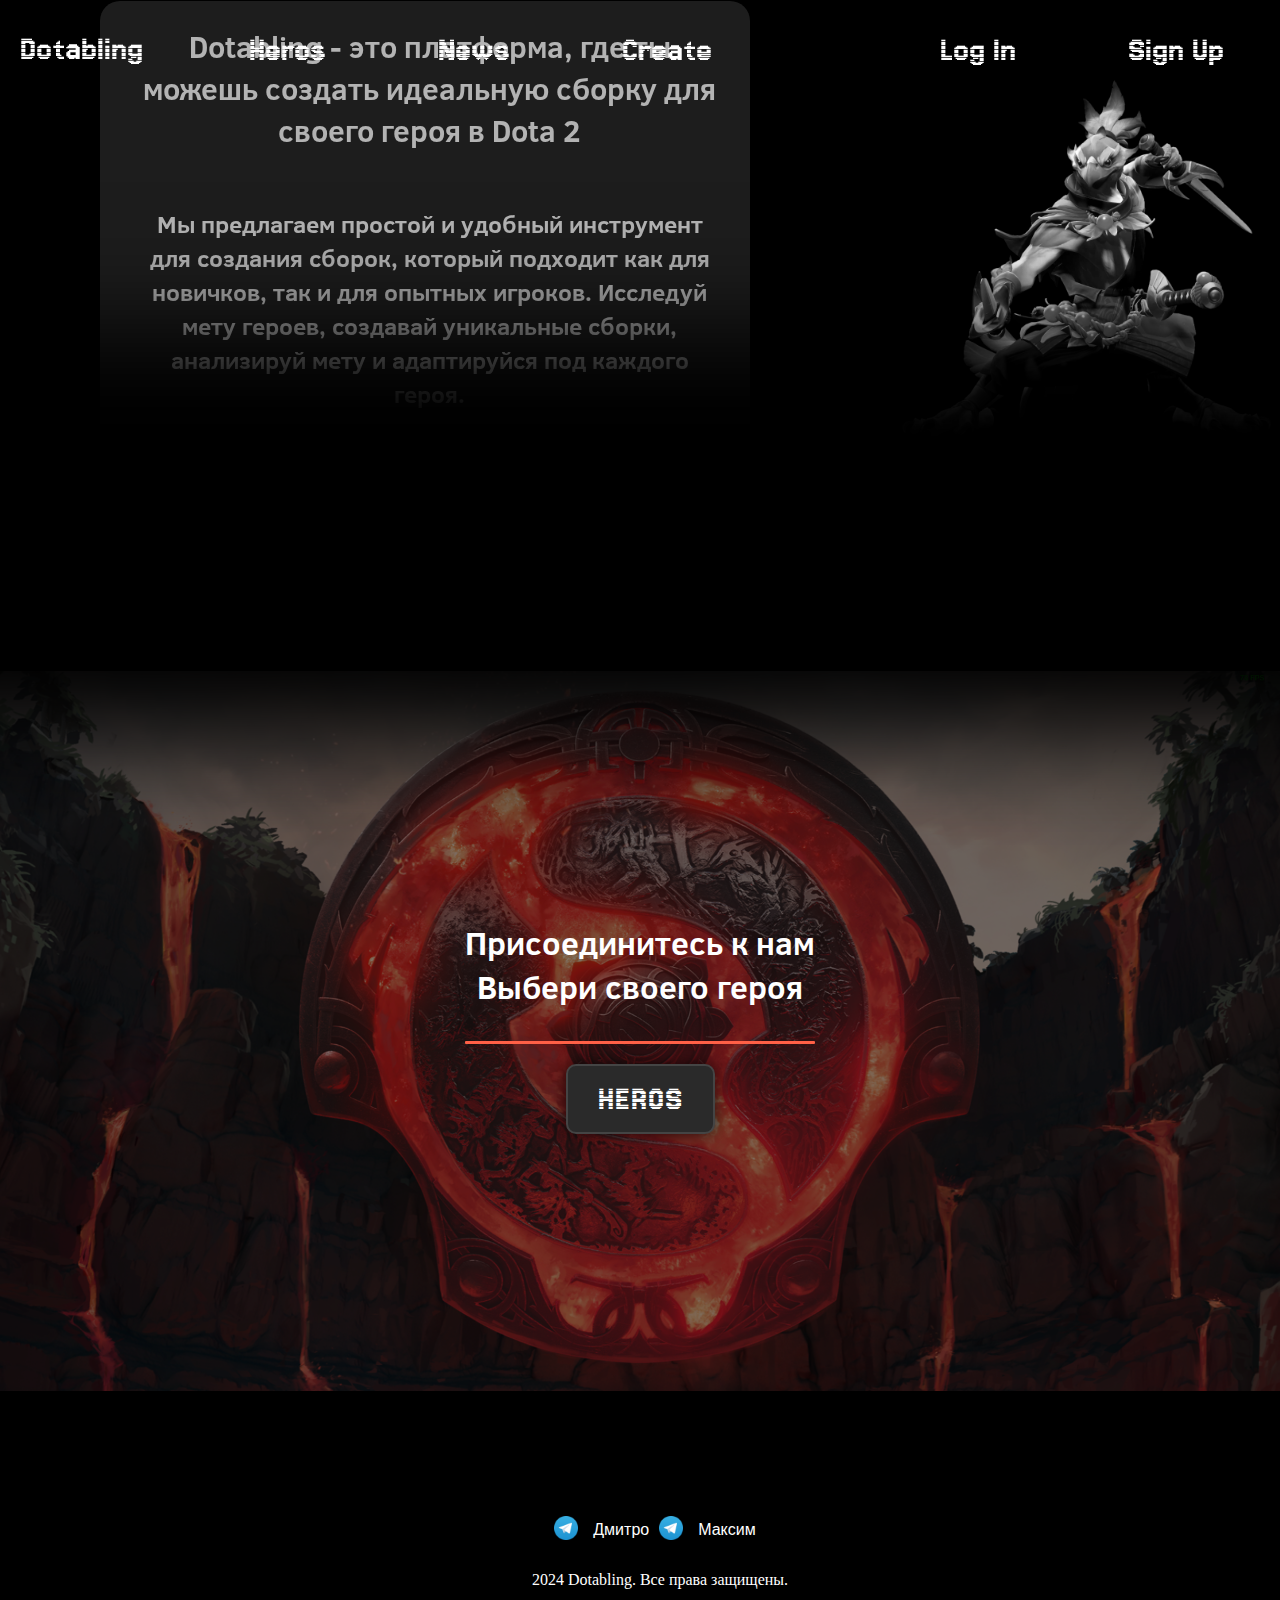
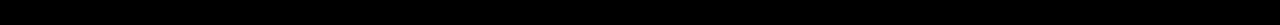
==== index.html @ 7f3bfc94 "Структура сайта" ====
<!DOCTYPE html>
<html lang="en">
<head>
    <meta charset="UTF-8">
    <meta http-equiv="X-UA-Compatible" content="IE=edge">
    <meta name="viewport" content="width=device-width, initial-scale=1.0">
    <link rel="stylesheet" href="styles.css">
    <title>Dotabling</title>
</head>
<body>
<header class="top-navigation">
<div class="container-main">
    <nav class="nav-container">
        <ul class="main-menu">
            <li class="list-main"><a class="logo_link" href="#">Dotabling</a></li>
            <li class="list-main"><button class="button">Heros</button></li>
            <li class="list-main"><button class="button">News</button></li>
            <li class="list-main"><button class="button">Create</button></li>
        </ul>
    </nav>
    <nav class="nav-sing">
        <ul class="main-sing">
            <li class="list-main"><button class="button">Log In</button></li>
            <li class="list-main"><button class="button">Sign Up</button></li>
        </ul>
    </nav>
</div>
</header>
<div class="banner">
    <video autoplay loop muted plays-inline>
        <source src="video/video_kez.mp4" type="video/mp4">
    </video>
</div>
<div class="main-page">
    <div class="back">
        <h3>Dotabling - это платформа, где ты можешь создать идеальную сборку для своего героя в Dota 2 </h3>
        <p class="text-main">Мы предлагаем простой и удобный инструмент для создания сборок, который подходит как для новичков, так и для опытных игроков.
            Исследуй мету героев, создавай уникальные сборки, анализируй мету и адаптируйся под каждого героя.</p>
    </div>
    <div class="kez">
        <img src="photo/kez.png">
    </div>
</div>
<div class="divider"></div>
<div class="background-photo">
    <div class="overlay"></div>
    <img src="photo/background.jpg" alt="background">
    <div class="text-heros">
        <p>Присоединитесь к нам <br>Выбери своего героя</p>
        <div class="line"></div>
        <a class="button-heros" href="https://www.youtube.com/">Heros</a>
    </div>
</div>
<footer>
    <div class="info">
        <div class="info1">
            <a href="https://t.me/Dimasgrom59"><img src="photo/Telegram_logo.webp" alt="telegram"></a>
            <p>Дмитро</p>
        </div>
        <div class="info2">
            <a href="https://t.me/maxmechanic2"><img src="photo/Telegram_logo.webp" alt="telegram"></a>
            <p>Максим</p>
        </div>
    </div>
    <p>2024 Dotabling. Все права защищены.</p>
</footer>
</body>
</html>
---- styles.css ----
@font-face {
    font-family: 'Jersey 15';
    src: url('/font-family/Jersey15-Regular.ttf') format('truetype');
    font-weight: normal;
    font-style: normal;
}

@font-face {
    font-family: 'JockeyOne';
    src: url('/font-family/JockeyOne-Regular.ttf') format('truetype');
    font-weight: normal;
    font-style: normal;
}

@font-face {
    font-family: 'Fonts Online';
    src: url('/font-family/21028.ttf') format('truetype');
    font-weight: normal;
    font-style: normal;
}

body {
    margin: 0;
    padding: 0;
    background-color: #000;
    color: #fff;
    overflow-x: hidden;
    position: relative;
    min-height: 100vh;
    display: flex;
    flex-direction: column;
}

.container-main {
    display: flex; 
    justify-content: space-between; 
    align-items: center; 
    margin-left: auto;
    margin-right: auto;
    max-width: var(--max-width);
    padding-left: var(--gutter);
    padding-right: var(--gutter);
    width: 100%;
}

.nav-container {
    flex-grow: 1; 
}

.nav-sing {
    margin-left: 20px;
}

div {
    display: block;
    unicode-bidi: isolate;
}

.top-navigation {
    position: fixed; /* Зафиксированная навигация */
    top: 0;
    left: 0;
    width: 100%;
    z-index: 100;
    margin-top: 15px;

}

.button {
  color: #fff;
  font-family: "Jersey 15";
  font-size: 36px;
  font-style: normal;
  font-weight: 400;
  line-height: normal;
  flex-shrink: 0;
  list-style: none;
  outline: none;
  border: 0;
  background: transparent;
}

.main-menu {
    display: flex;
    list-style: none;
    padding: 0;
    gap: 100px;
}

.main-sing {
    margin-right: 50px
}

.main-menu:first-child {
    margin-left: 20px;
}

.main-sing {
    display: flex;
    list-style: none;
    padding: 0;
    gap: 100px;
}

.banner video {
    position: absolute; 
    right: 0;
    top: 0; 
    width: 100%;
    height: 100%;
    object-fit: cover; 
    z-index: -1;
    filter: brightness(40%);
}

@media(min-aspect-ratio: 16/9){
    .banner video {
        width: 100%;
        height: auto;
    }
}

.button:active {
    transform: scale(0.8);
    box-shadow: 0 4px 8px rgba(0, 0, 0, 0.2);
}

.logo_link {
    color: #fff;
    font-family: "Jersey 15";
    font-size: 36px;
    font-style: normal;
    font-weight: 400;
    line-height: normal;
    flex-shrink: 0;
    text-decoration: none;
}

.back {
    width: 650px;
    height: 480px;
    flex-shrink: 0;
    border-radius: 20px;
    background: #2A2A2A;
    display: flex;
    position: relative;
    margin-left: 100px;
    display: flex;
    flex-direction: column;
    opacity: 0.7;

}

h3 {
    color: white;
    font-family: "Fonts Online";
    position: relative;
    margin-top: 25px;
    margin-left: 39px;
    margin-right: 30px;
    text-align: center;
    font-size: 30px;
}

.text-main {
    color: white;
    font-family: "Fonts Online";
    position: static;
    margin-top: 25px;
    margin-left: 39px;
    margin-right: 30px;
    text-align: center;
    font-size: 24px;
}

.kez img {
    position: relative;
    filter: grayscale(100%);
    height: auto;
    width: 90%;
    margin-left: 100px;
}

.main-page {
    position: static;
    background-color: rgba(0, 0, 0, 0.5);
    z-index: 1;
    display: flex;
    justify-content: center; 
    align-items: center;
    width: 100%;
    height: auto;    
}


.divider {
    position: relative;
    width: 100%;
    height: 100px;
    background-color: rgb(0, 0, 0);
    box-shadow: 0 0 100px 150px rgb(0, 0, 0);
    z-index: 2;
}

.background-photo {
    flex-direction: column;
    position: relative;
    width: 100%;
    height: 100vh;
    background-size: cover;
    background-position: center;
    display: flex;
    justify-content: center;
    align-items: center;

}

.background-photo img {
    width: 100%;
    height: auto;
    z-index: 0;
    object-fit: cover; 
}

.text-heros{
    position: absolute;
    font-family: "Fonts Online";
    color: white;
    font-size: 2rem;
    text-align: center;
    z-index: 2;
    padding: 20px;

}
.overlay {
    position: absolute;
    top: 0;
    left: 0;
    width: 100%;
    height: 100%;
    background-color: rgba(0, 0, 0, 0.5); 
    z-index: 1;
}

footer {
    margin-top: auto; /* Позиционируем футер внизу */
    background-color: #000000;
    color: white;
    text-align: center;
    padding: 20px;
    width: 100%;
    z-index: 1; /* Если есть другие элементы, устанавливаем правильный z-index */
}
@media (max-width: 768px) {
    .main-menu {
        flex-direction: column; /* Вертикальное расположение на маленьких экранах */
        gap: 20px;
    }

    .background-photo {
        height: 50vh; /* На мобильных экранах делаем меньше высоту */
    }

    .text-heros {
        font-size: 1.5rem; /* Уменьшаем размер шрифта на мобильных устройствах */
    }
}

footer img {
    width: 16px; /* Ширина изображения */
    height: auto; /* Автоматическая высота для сохранения пропорций */
    margin: 0 auto; /* Центрируем изображение */
    display: block;
}

.line{
    width: 350px;
    height: 3px;
    min-height: 3px;
    background-color: #ff6046;
    border-radius: 1px;
}

.button-heros {
    background-color: #2a2a2a; /* Темный фон кнопки */
    color: #fff; /* Белый текст */
    border: 2px solid #444; /* Темная граница */
    border-radius: 10px; /* Закругленные углы */
    padding: 15px 30px;
    font-size: 36px; /* Размер шрифта */
    text-transform: uppercase; /* Преобразование текста в верхний регистр */
    letter-spacing: 1px; /* Немного растягиваем буквы */
    cursor: pointer;
    position: relative;
    overflow: hidden;
    box-shadow: 0 0 15px rgba(0, 0, 0, 0.7); /* Тень для объема */
    transition: all 0.3s ease; /* Плавные переходы */
    font-family: "Jersey 15", sans-serif; /* Шрифт */
    text-decoration: none; /* Убираем подчеркивание */
    margin-top: 20px; /* Отступ сверху */
    margin-bottom: 30px; /* Отступ снизу */
    display: inline-block; /* Убедитесь, что элемент отображается корректно */
    text-align: center; /* Для правильного выравнивания текста внутри кнопки */
}

.info {
    display: flex;
    justify-content: center; /* Элементы будут располагаться слева, рядом друг с другом */
    align-items: center; /* Вертикальное выравнивание по центру */
    width: 100%;
}

.info .info1, .info .info2 {
    display: flex;
    flex-direction: row; /* Горизонтальное расположение элементов внутри этих блоков */
    align-items: center; /* Вертикальное выравнивание элементов */
    gap: 10px; /* Уменьшаем промежуток между элементами */
    margin-right: 10px; /* Добавляем небольшой отступ между блоками */
}

.info1, .info2 {
    margin: 0; /* Убираем отступы между блоками */
}

.info img {
    width: 24px; /* Устанавливаем фиксированную ширину для изображений */
    height: auto;
    margin-right: 5px; /* Уменьшаем отступ справа от изображения */
}

.footer p{
    color: white;
    font-family: "Jersey 15", sans-serif;
    font-size: 16px;
    margin-top: 20px;
    text-align: center;
}

.info p {
    color: white;
    font-family: "Jersey 15", sans-serif;
    font-size: 16px;
    margin-top: 20px;
    text-align: center;
}
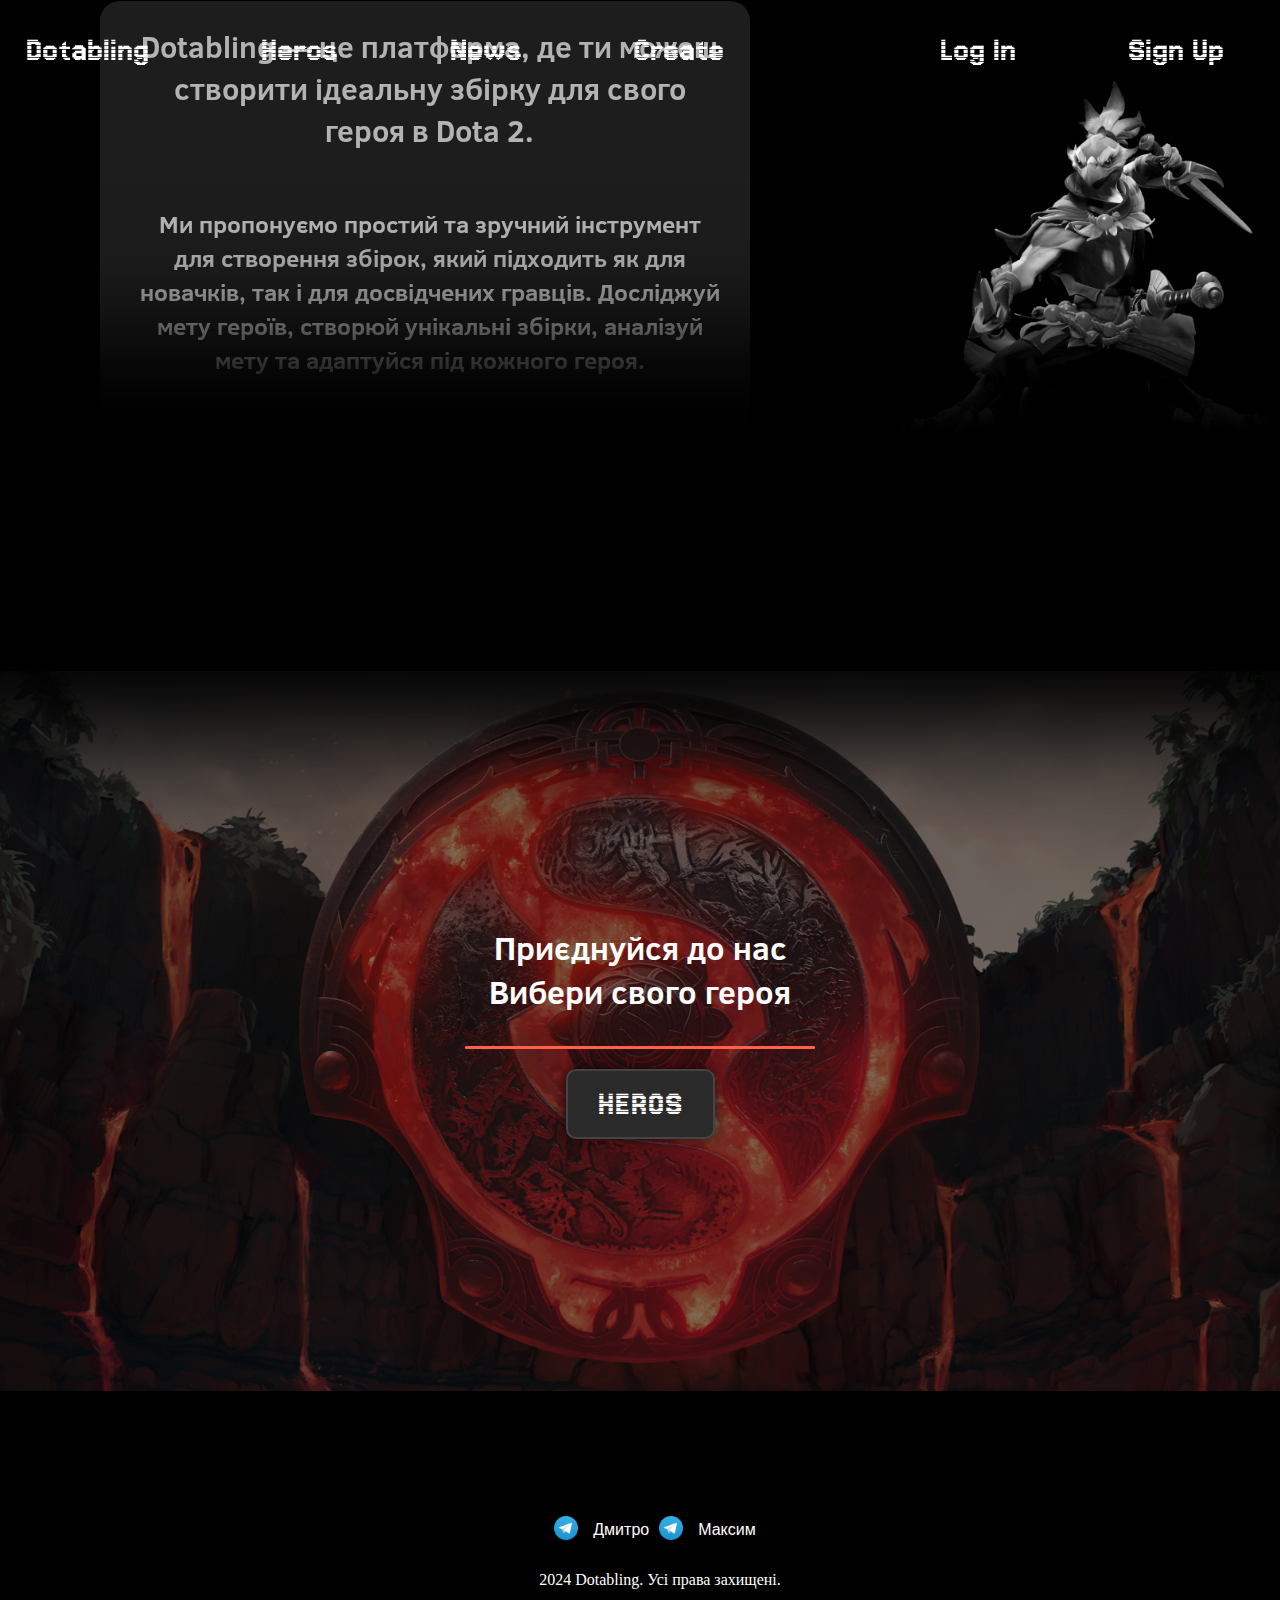
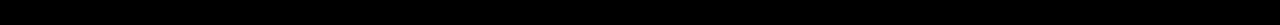
==== commit ef00206b: "нові сторінки" ====
--- a/index.html
+++ b/index.html
@@ -1,68 +1,83 @@
 <!DOCTYPE html>
 <html lang="en">
-<head>
-    <meta charset="UTF-8">
-    <meta http-equiv="X-UA-Compatible" content="IE=edge">
-    <meta name="viewport" content="width=device-width, initial-scale=1.0">
-    <link rel="stylesheet" href="styles.css">
+  <head>
+    <meta charset="UTF-8" />
+    <meta http-equiv="X-UA-Compatible" content="IE=edge" />
+    <meta name="viewport" content="width=device-width, initial-scale=1.0" />
+    <link rel="stylesheet" href="styles.css" />
     <title>Dotabling</title>
-</head>
-<body>
-<header class="top-navigation">
-<div class="container-main">
-    <nav class="nav-container">
-        <ul class="main-menu">
-            <li class="list-main"><a class="logo_link" href="#">Dotabling</a></li>
-            <li class="list-main"><button class="button">Heros</button></li>
+  </head>
+  <body>
+    <header class="top-navigation">
+      <div class="container-main">
+        <nav class="nav-container">
+          <ul class="main-menu">
+            <li class="list-main">
+              <button class="logo_link" location.href="/index.html">Dotabling</button>
+            </li>
+            <li class="list-main">
+              <button onclick="location.href='/page/heros.html'" class="button">
+                Heros
+              </button>
+            </li>
             <li class="list-main"><button class="button">News</button></li>
             <li class="list-main"><button class="button">Create</button></li>
-        </ul>
-    </nav>
-    <nav class="nav-sing">
-        <ul class="main-sing">
+          </ul>
+        </nav>
+        <nav class="nav-sing">
+          <ul class="main-sing">
             <li class="list-main"><button class="button">Log In</button></li>
             <li class="list-main"><button class="button">Sign Up</button></li>
-        </ul>
-    </nav>
-</div>
-</header>
-<div class="banner">
-    <video autoplay loop muted plays-inline>
-        <source src="video/video_kez.mp4" type="video/mp4">
-    </video>
-</div>
-<div class="main-page">
-    <div class="back">
-        <h3>Dotabling - это платформа, где ты можешь создать идеальную сборку для своего героя в Dota 2 </h3>
-        <p class="text-main">Мы предлагаем простой и удобный инструмент для создания сборок, который подходит как для новичков, так и для опытных игроков.
-            Исследуй мету героев, создавай уникальные сборки, анализируй мету и адаптируйся под каждого героя.</p>
+          </ul>
+        </nav>
+      </div>
+    </header>
+    <div class="banner">
+      <video autoplay loop muted plays-inline>
+        <source src="video/video_kez.mp4" type="video/mp4" />
+      </video>
     </div>
-    <div class="kez">
-        <img src="photo/kez.png">
+    <div class="main-page">
+      <div class="back">
+        <h3>
+            Dotabling — це платформа, де ти можеш створити ідеальну збірку для свого героя в Dota 2.
+        </h3>
+        <p class="text-main">
+            Ми пропонуємо простий та зручний інструмент для створення збірок, який підходить як для новачків,
+            так і для досвідчених гравців. Досліджуй мету героїв, створюй унікальні збірки,
+            аналізуй мету та адаптуйся під кожного героя.
+        </p>
+      </div>
+      <div class="kez">
+        <img src="photo/kez.png" />
+      </div>
     </div>
-</div>
-<div class="divider"></div>
-<div class="background-photo">
-    <div class="overlay"></div>
-    <img src="photo/background.jpg" alt="background">
-    <div class="text-heros">
-        <p>Присоединитесь к нам <br>Выбери своего героя</p>
+    <div class="divider"></div>
+    <div class="background-photo">
+      <div class="overlay"></div>
+      <img src="photo/background.jpg" alt="background" />
+      <div class="text-heros">
+        <p>Приєднуйся до нас <br />Вибери свого героя</p>
         <div class="line"></div>
-        <a class="button-heros" href="https://www.youtube.com/">Heros</a>
+        <button class="button-heros" onclick="location.href='/page/heros.html'">Heros</button>
+      </div>
     </div>
-</div>
-<footer>
-    <div class="info">
+    <footer>
+      <div class="info">
         <div class="info1">
-            <a href="https://t.me/Dimasgrom59"><img src="photo/Telegram_logo.webp" alt="telegram"></a>
-            <p>Дмитро</p>
+          <a href="https://t.me/Dimasgrom59"
+            ><img src="photo/Telegram_logo.webp" alt="telegram"
+          /></a>
+          <p>Дмитро</p>
         </div>
         <div class="info2">
-            <a href="https://t.me/maxmechanic2"><img src="photo/Telegram_logo.webp" alt="telegram"></a>
-            <p>Максим</p>
+          <a href="https://t.me/maxmechanic2"
+            ><img src="photo/Telegram_logo.webp" alt="telegram"
+          /></a>
+          <p>Максим</p>
         </div>
-    </div>
-    <p>2024 Dotabling. Все права защищены.</p>
-</footer>
-</body>
+      </div>
+      <p>2024 Dotabling. Усі права захищені.</p>
+    </footer>
+  </body>
 </html>
--- a/styles.css
+++ b/styles.css
@@ -127,13 +127,16 @@
 
 .logo_link {
     color: #fff;
-    font-family: "Jersey 15";
-    font-size: 36px;
-    font-style: normal;
-    font-weight: 400;
-    line-height: normal;
-    flex-shrink: 0;
-    text-decoration: none;
+  font-family: "Jersey 15";
+  font-size: 36px;
+  font-style: normal;
+  font-weight: 400;
+  line-height: normal;
+  flex-shrink: 0;
+  list-style: none;
+  outline: none;
+  border: 0;
+  background: transparent;
 }
 
 .back {
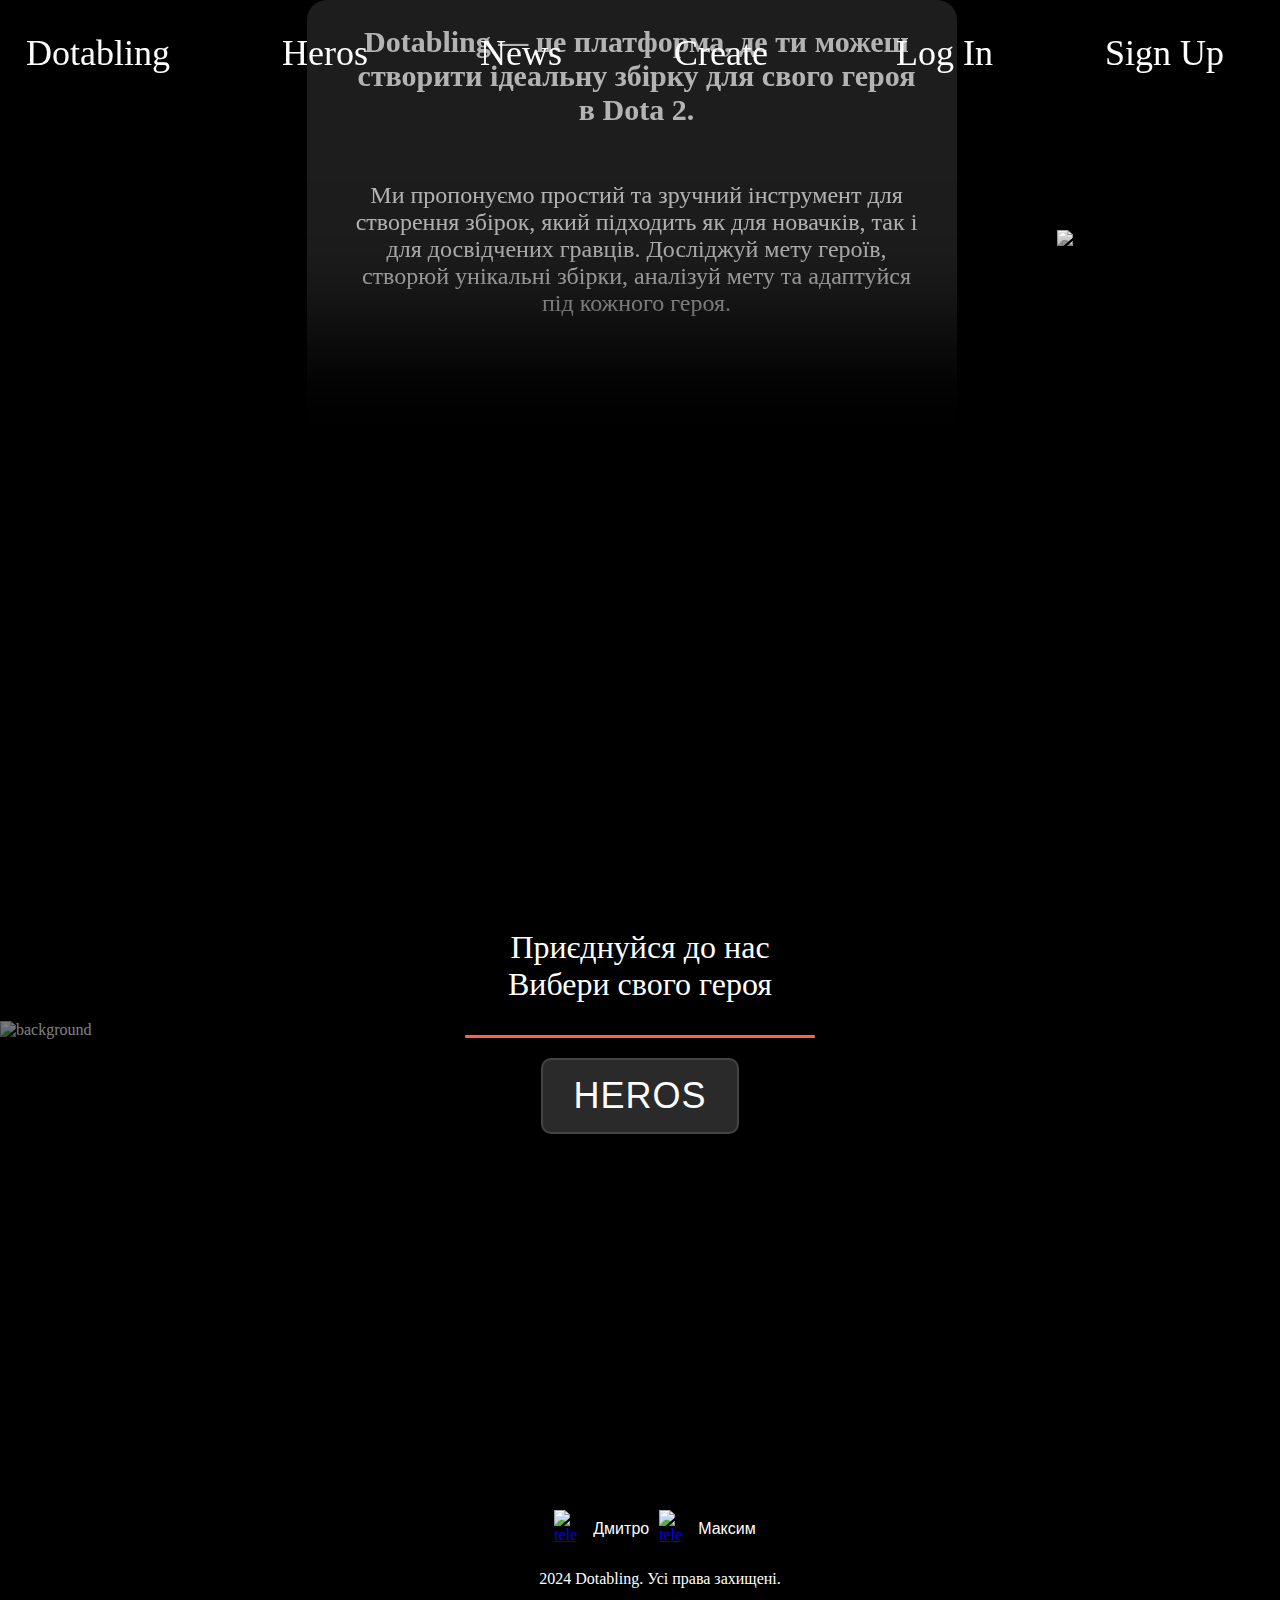
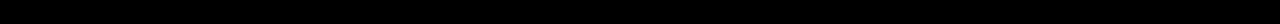
==== commit 003f4f28: "нові сторінки" ====
--- a/index.html
+++ b/index.html
@@ -5,6 +5,7 @@
     <meta http-equiv="X-UA-Compatible" content="IE=edge" />
     <meta name="viewport" content="width=device-width, initial-scale=1.0" />
     <link rel="stylesheet" href="styles.css" />
+    <script src="main.js" defer></script>
     <title>Dotabling</title>
   </head>
   <body>
@@ -13,10 +14,10 @@
         <nav class="nav-container">
           <ul class="main-menu">
             <li class="list-main">
-              <button class="logo_link" location.href="/index.html">Dotabling</button>
+              <button class="logo_link">Dotabling</button>
             </li>
             <li class="list-main">
-              <button onclick="location.href='/page/heros.html'" class="button">
+              <button class="button">
                 Heros
               </button>
             </li>
@@ -34,7 +35,7 @@
     </header>
     <div class="banner">
       <video autoplay loop muted plays-inline>
-        <source src="video/video_kez.mp4" type="video/mp4" />
+        <source src="site_dota2/video/video_kez.mp4" type="video/mp4" />
       </video>
     </div>
     <div class="main-page">
@@ -49,13 +50,13 @@
         </p>
       </div>
       <div class="kez">
-        <img src="photo/kez.png" />
+        <img src="site_dota2/photo/kez.png" />
       </div>
     </div>
     <div class="divider"></div>
     <div class="background-photo">
       <div class="overlay"></div>
-      <img src="photo/background.jpg" alt="background" />
+      <img src="site_dota2/photo/background.jpg" alt="background" />
       <div class="text-heros">
         <p>Приєднуйся до нас <br />Вибери свого героя</p>
         <div class="line"></div>
@@ -66,13 +67,13 @@
       <div class="info">
         <div class="info1">
           <a href="https://t.me/Dimasgrom59"
-            ><img src="photo/Telegram_logo.webp" alt="telegram"
+            ><img src="site_dota2/photo/Telegram_logo.webp" alt="telegram"
           /></a>
           <p>Дмитро</p>
         </div>
         <div class="info2">
           <a href="https://t.me/maxmechanic2"
-            ><img src="photo/Telegram_logo.webp" alt="telegram"
+            ><img src="site_dota2/photo/Telegram_logo.webp" alt="telegram"
           /></a>
           <p>Максим</p>
         </div>
--- a/styles.css
+++ b/styles.css
@@ -1,20 +1,20 @@
 @font-face {
     font-family: 'Jersey 15';
-    src: url('/font-family/Jersey15-Regular.ttf') format('truetype');
+    src: url('site_dota2/font-family/Jersey15-Regular.ttf') format('truetype');
     font-weight: normal;
     font-style: normal;
 }
 
 @font-face {
     font-family: 'JockeyOne';
-    src: url('/font-family/JockeyOne-Regular.ttf') format('truetype');
+    src: url('site_dota2/font-family/JockeyOne-Regular.ttf') format('truetype');
     font-weight: normal;
     font-style: normal;
 }
 
 @font-face {
     font-family: 'Fonts Online';
-    src: url('/font-family/21028.ttf') format('truetype');
+    src: url('site_dota2/font-family/21028.ttf') format('truetype');
     font-weight: normal;
     font-style: normal;
 }
